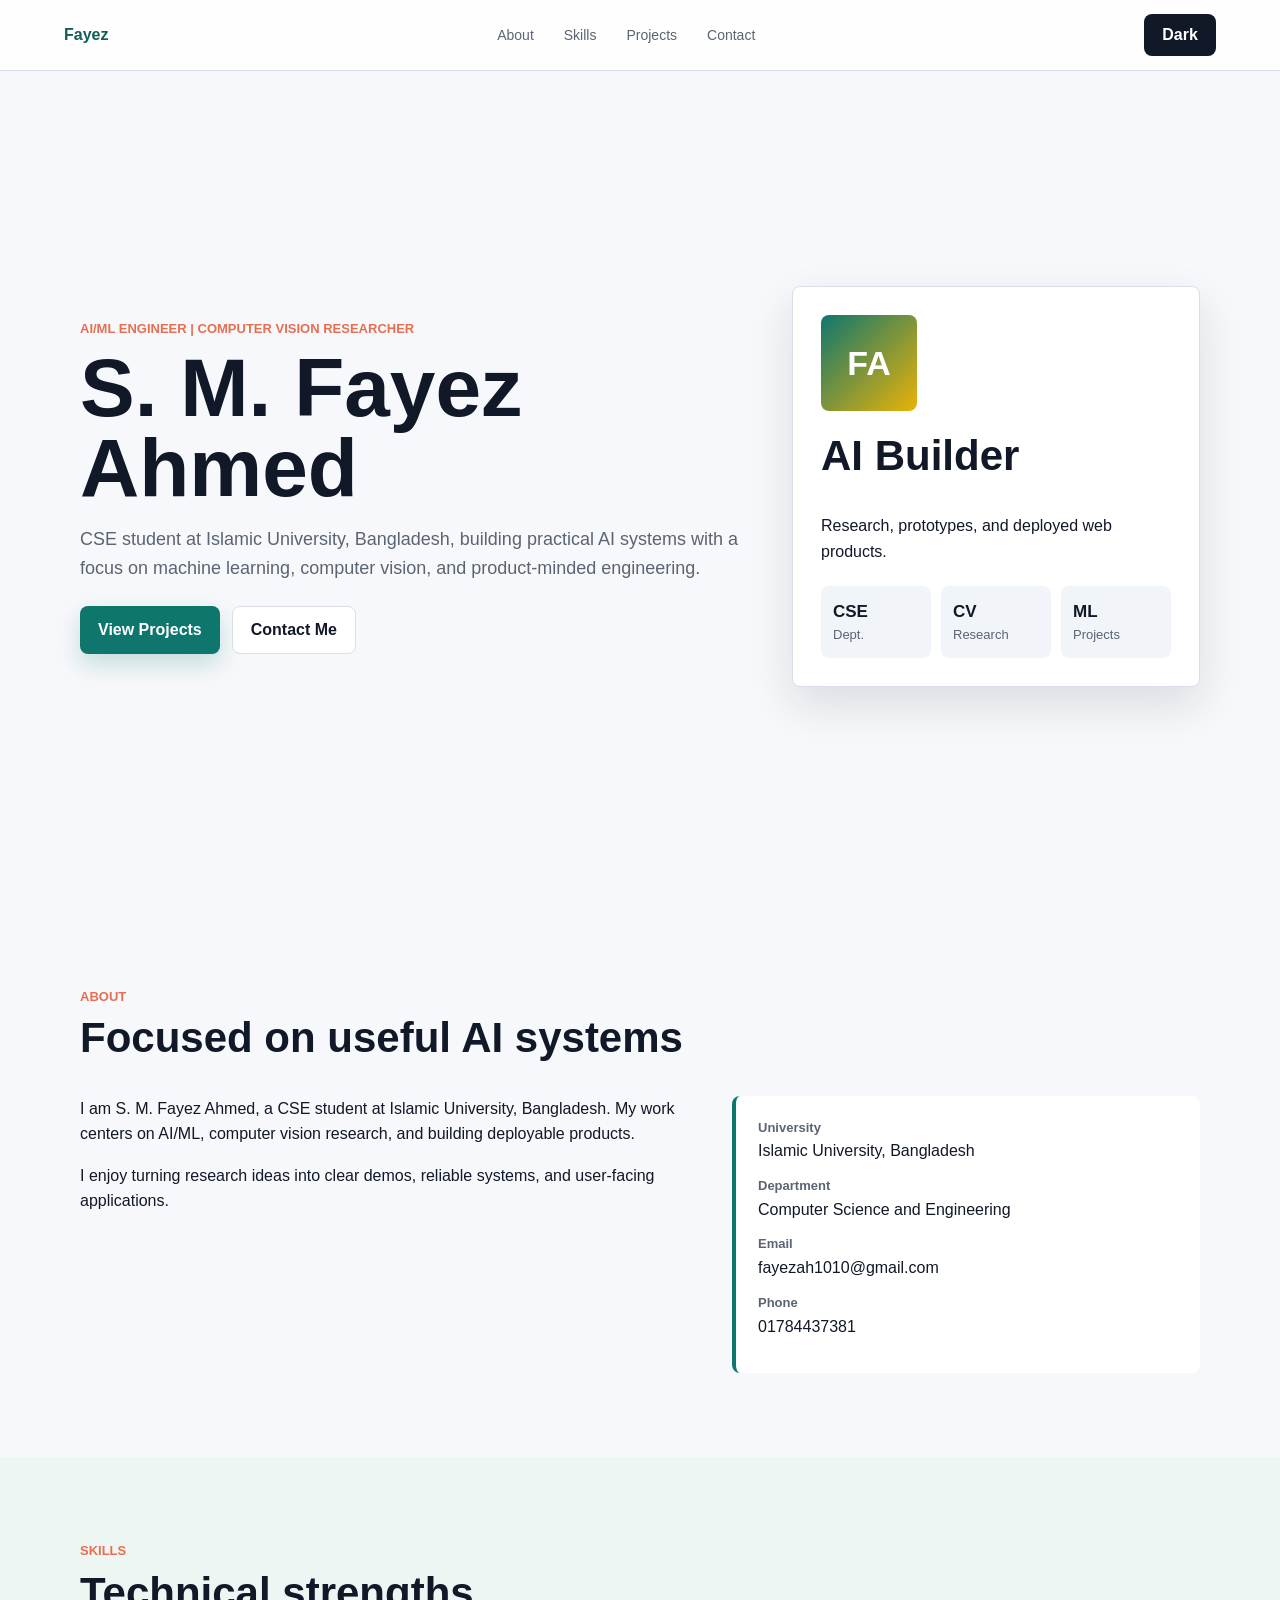
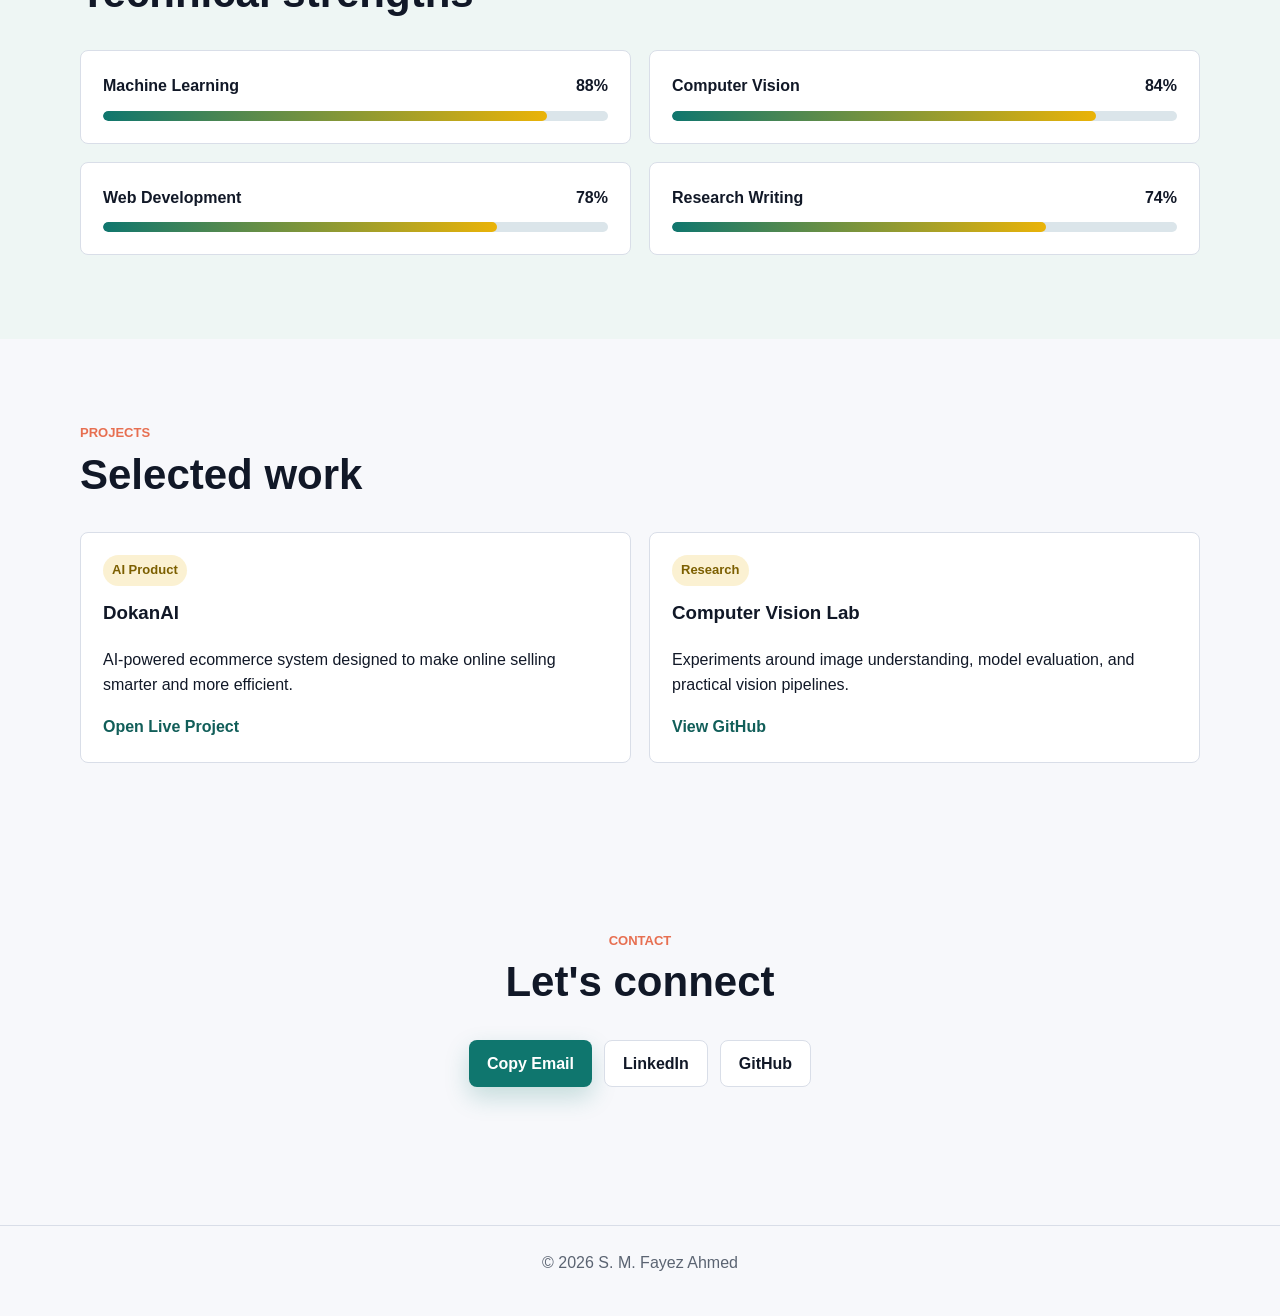
==== f_index.html @ 8e50c3d5 "added new features in portfolio" ====
<!DOCTYPE html>
<html lang="en">
<head>
  <meta charset="UTF-8" />
  <meta name="viewport" content="width=device-width, initial-scale=1.0" />
  <title>S. M. Fayez Ahmed | Portfolio</title>
  <link rel="stylesheet" href="f_style.css" />
</head>
<body>
  <header class="site-header">
    <a class="logo" href="#home">Fayez</a>
    <nav class="nav-links" aria-label="Main navigation">
      <a href="#about">About</a>
      <a href="#skills">Skills</a>
      <a href="#projects">Projects</a>
      <a href="#contact">Contact</a>
    </nav>
    <button id="themeBtn" class="icon-btn" type="button" aria-label="Toggle dark mode">Dark</button>
  </header>

  <main>
    <section id="home" class="hero reveal">
      <div class="hero-copy">
        <p class="eyebrow">AI/ML Engineer | Computer Vision Researcher</p>
        <h1>S. M. Fayez Ahmed</h1>
        <p class="intro">
          CSE student at Islamic University, Bangladesh, building practical AI systems with a focus on machine learning, computer vision, and product-minded engineering.
        </p>
        <div class="hero-actions">
          <a class="btn primary" href="#projects">View Projects</a>
          <a class="btn secondary" href="mailto:fayezah1010@gmail.com">Contact Me</a>
        </div>
      </div>
      <div class="profile-panel" aria-label="Profile summary">
        <div class="avatar">FA</div>
        <h2>AI Builder</h2>
        <p>Research, prototypes, and deployed web products.</p>
        <div class="stats">
          <span><strong>CSE</strong> Dept.</span>
          <span><strong>CV</strong> Research</span>
          <span><strong>ML</strong> Projects</span>
        </div>
      </div>
    </section>

    <section id="about" class="section reveal">
      <div class="section-heading">
        <p class="eyebrow">About</p>
        <h2>Focused on useful AI systems</h2>
      </div>
      <div class="about-grid">
        <div>
          <p>
            I am S. M. Fayez Ahmed, a CSE student at Islamic University, Bangladesh. My work centers on AI/ML, computer vision research, and building deployable products.
          </p>
          <p>
            I enjoy turning research ideas into clear demos, reliable systems, and user-facing applications.
          </p>
        </div>
        <div class="info-list">
          <p><span>University</span> Islamic University, Bangladesh</p>
          <p><span>Department</span> Computer Science and Engineering</p>
          <p><span>Email</span> fayezah1010@gmail.com</p>
          <p><span>Phone</span> 01784437381</p>
        </div>
      </div>
    </section>

    <section id="skills" class="section muted reveal">
      <div class="section-heading">
        <p class="eyebrow">Skills</p>
        <h2>Technical strengths</h2>
      </div>
      <div class="skills-grid">
        <div class="skill" data-level="88">
          <div><span>Machine Learning</span><b>88%</b></div>
          <i></i>
        </div>
        <div class="skill" data-level="84">
          <div><span>Computer Vision</span><b>84%</b></div>
          <i></i>
        </div>
        <div class="skill" data-level="78">
          <div><span>Web Development</span><b>78%</b></div>
          <i></i>
        </div>
        <div class="skill" data-level="74">
          <div><span>Research Writing</span><b>74%</b></div>
          <i></i>
        </div>
      </div>
    </section>

    <section id="projects" class="section reveal">
      <div class="section-heading">
        <p class="eyebrow">Projects</p>
        <h2>Selected work</h2>
      </div>
      <div class="project-grid">
        <article class="project-card">
          <p class="tag">AI Product</p>
          <h3>DokanAI</h3>
          <p>AI-powered ecommerce system designed to make online selling smarter and more efficient.</p>
          <a href="https://dokanai.vercel.app/en" target="_blank" rel="noopener">Open Live Project</a>
        </article>
        <article class="project-card">
          <p class="tag">Research</p>
          <h3>Computer Vision Lab</h3>
          <p>Experiments around image understanding, model evaluation, and practical vision pipelines.</p>
          <a href="https://github.com/Fayez7075" target="_blank" rel="noopener">View GitHub</a>
        </article>
      </div>
    </section>

    <section id="contact" class="section contact reveal">
      <div class="section-heading">
        <p class="eyebrow">Contact</p>
        <h2>Let's connect</h2>
      </div>
      <div class="contact-actions">
        <button id="copyEmail" class="btn primary" type="button">Copy Email</button>
        <a class="btn secondary" href="https://www.linkedin.com/in/s-m-fayez-ahmed/" target="_blank" rel="noopener">LinkedIn</a>
        <a class="btn secondary" href="https://github.com/Fayez7075" target="_blank" rel="noopener">GitHub</a>
      </div>
      <p id="copyStatus" class="copy-status" role="status" aria-live="polite"></p>
    </section>
  </main>

  <footer class="footer">
    <p>&copy; 2026 S. M. Fayez Ahmed</p>
  </footer>

  <script src="f_script.js"></script>
</body>
</html>
---- f_style.css ----
:root {
  color-scheme: light;
  --bg: #f7f8fb;
  --surface: #ffffff;
  --text: #111827;
  --muted: #5b6472;
  --line: #d9dee8;
  --primary: #0f766e;
  --primary-strong: #115e59;
  --accent: #eab308;
  --coral: #e76f51;
  --shadow: 0 18px 45px rgba(16, 24, 40, 0.12);
}

* {
  box-sizing: border-box;
}

html {
  scroll-behavior: smooth;
}

body {
  margin: 0;
  font-family: Arial, Helvetica, sans-serif;
  background: var(--bg);
  color: var(--text);
  line-height: 1.6;
}

a {
  color: inherit;
}

.site-header {
  position: sticky;
  top: 0;
  z-index: 10;
  display: flex;
  align-items: center;
  justify-content: space-between;
  gap: 18px;
  padding: 14px clamp(18px, 5vw, 72px);
  background: rgba(255, 255, 255, 0.86);
  border-bottom: 1px solid var(--line);
  backdrop-filter: blur(16px);
}

.logo {
  font-weight: 800;
  text-decoration: none;
  color: var(--primary-strong);
}

.nav-links {
  display: flex;
  gap: 10px;
  flex-wrap: wrap;
  justify-content: center;
}

.nav-links a {
  padding: 8px 10px;
  border-radius: 8px;
  color: var(--muted);
  font-size: 14px;
  text-decoration: none;
}

.nav-links a.active,
.nav-links a:hover {
  background: rgba(15, 118, 110, 0.1);
  color: var(--primary-strong);
}

.icon-btn,
.btn {
  border: 0;
  border-radius: 8px;
  cursor: pointer;
  font: inherit;
  font-weight: 700;
  text-decoration: none;
}

.icon-btn {
  min-width: 72px;
  padding: 8px 12px;
  background: var(--text);
  color: var(--surface);
}

.hero,
.section {
  width: min(1120px, calc(100% - 36px));
  margin: 0 auto;
}

.hero {
  display: grid;
  grid-template-columns: minmax(0, 1.25fr) minmax(280px, 0.75fr);
  gap: 32px;
  align-items: center;
  min-height: calc(100vh - 68px);
  padding: 60px 0;
}

.eyebrow {
  margin: 0 0 8px;
  color: var(--coral);
  font-size: 13px;
  font-weight: 800;
  letter-spacing: 0;
  text-transform: uppercase;
}

h1,
h2,
h3,
p {
  margin-top: 0;
}

h1 {
  max-width: 780px;
  margin-bottom: 16px;
  font-size: clamp(44px, 8vw, 82px);
  line-height: 0.98;
  letter-spacing: 0;
}

h2 {
  font-size: clamp(28px, 4vw, 42px);
  line-height: 1.08;
  letter-spacing: 0;
}

.intro {
  max-width: 680px;
  color: var(--muted);
  font-size: 18px;
}

.hero-actions,
.contact-actions {
  display: flex;
  flex-wrap: wrap;
  gap: 12px;
  margin-top: 24px;
}

.btn {
  display: inline-flex;
  align-items: center;
  justify-content: center;
  min-height: 44px;
  padding: 10px 18px;
}

.primary {
  background: var(--primary);
  color: #ffffff;
  box-shadow: 0 10px 24px rgba(15, 118, 110, 0.22);
}

.secondary {
  background: var(--surface);
  color: var(--text);
  border: 1px solid var(--line);
}

.profile-panel {
  padding: 28px;
  border: 1px solid var(--line);
  border-radius: 8px;
  background: var(--surface);
  box-shadow: var(--shadow);
}

.avatar {
  display: grid;
  place-items: center;
  width: 96px;
  height: 96px;
  margin-bottom: 22px;
  border-radius: 8px;
  background: linear-gradient(135deg, var(--primary), var(--accent));
  color: #ffffff;
  font-size: 34px;
  font-weight: 900;
}

.stats {
  display: grid;
  grid-template-columns: repeat(3, 1fr);
  gap: 10px;
  margin-top: 22px;
}

.stats span {
  min-height: 72px;
  padding: 12px;
  border-radius: 8px;
  background: #f1f5f9;
  color: var(--muted);
  font-size: 13px;
}

.stats strong {
  display: block;
  color: var(--text);
  font-size: 17px;
}

.section {
  padding: 84px 0;
}

.muted {
  width: 100%;
  max-width: none;
  padding-inline: max(18px, calc((100vw - 1120px) / 2));
  background: #eef6f4;
}

.section-heading {
  max-width: 700px;
  margin-bottom: 28px;
}

.about-grid {
  display: grid;
  grid-template-columns: minmax(0, 1fr) minmax(280px, 0.75fr);
  gap: 28px;
}

.info-list {
  padding: 22px;
  border-left: 4px solid var(--primary);
  border-radius: 8px;
  background: var(--surface);
}

.info-list p {
  margin-bottom: 12px;
}

.info-list span {
  display: block;
  color: var(--muted);
  font-size: 13px;
  font-weight: 700;
}

.skills-grid,
.project-grid {
  display: grid;
  grid-template-columns: repeat(2, minmax(0, 1fr));
  gap: 18px;
}

.skill,
.project-card {
  padding: 22px;
  border: 1px solid var(--line);
  border-radius: 8px;
  background: var(--surface);
}

.skill div {
  display: flex;
  justify-content: space-between;
  gap: 12px;
  margin-bottom: 12px;
  font-weight: 800;
}

.skill i {
  display: block;
  width: 100%;
  height: 10px;
  overflow: hidden;
  border-radius: 999px;
  background: #dbe5ea;
}

.skill i::before {
  display: block;
  width: var(--level, 0%);
  height: 100%;
  border-radius: inherit;
  background: linear-gradient(90deg, var(--primary), var(--accent));
  content: "";
  transition: width 900ms ease;
}

.project-card {
  transition: transform 180ms ease, box-shadow 180ms ease;
}

.project-card:hover {
  transform: translateY(-6px);
  box-shadow: var(--shadow);
}

.tag {
  display: inline-flex;
  margin-bottom: 12px;
  padding: 5px 9px;
  border-radius: 999px;
  background: rgba(234, 179, 8, 0.18);
  color: #7c5f00;
  font-size: 13px;
  font-weight: 800;
}

.project-card a {
  color: var(--primary-strong);
  font-weight: 800;
  text-decoration: none;
}

.contact {
  text-align: center;
}

.contact .section-heading {
  margin-inline: auto;
}

.contact-actions {
  justify-content: center;
}

.copy-status {
  min-height: 24px;
  margin-top: 14px;
  color: var(--primary-strong);
  font-weight: 700;
}

.footer {
  padding: 24px;
  border-top: 1px solid var(--line);
  color: var(--muted);
  text-align: center;
}

.reveal {
  opacity: 0;
  transform: translateY(18px);
  transition: opacity 550ms ease, transform 550ms ease;
}

.reveal.visible {
  opacity: 1;
  transform: translateY(0);
}

body.dark {
  color-scheme: dark;
  --bg: #101418;
  --surface: #171c21;
  --text: #f7fafc;
  --muted: #aab4c0;
  --line: #2d3742;
  --primary: #2dd4bf;
  --primary-strong: #5eead4;
  --accent: #f4c430;
  --coral: #ff8a65;
  --shadow: 0 18px 45px rgba(0, 0, 0, 0.34);
}

body.dark .site-header {
  background: rgba(16, 20, 24, 0.88);
}

body.dark .icon-btn {
  background: var(--primary);
  color: #082f2a;
}

body.dark .stats span,
body.dark .muted {
  background: #14211f;
}

body.dark .tag {
  color: #ffe08a;
}

@media (max-width: 760px) {
  .site-header {
    align-items: flex-start;
    flex-wrap: wrap;
  }

  .nav-links {
    order: 3;
    width: 100%;
    justify-content: flex-start;
  }

  .hero,
  .about-grid,
  .skills-grid,
  .project-grid {
    grid-template-columns: 1fr;
  }

  .hero {
    min-height: auto;
    padding-top: 44px;
  }

  .stats {
    grid-template-columns: 1fr;
  }
}
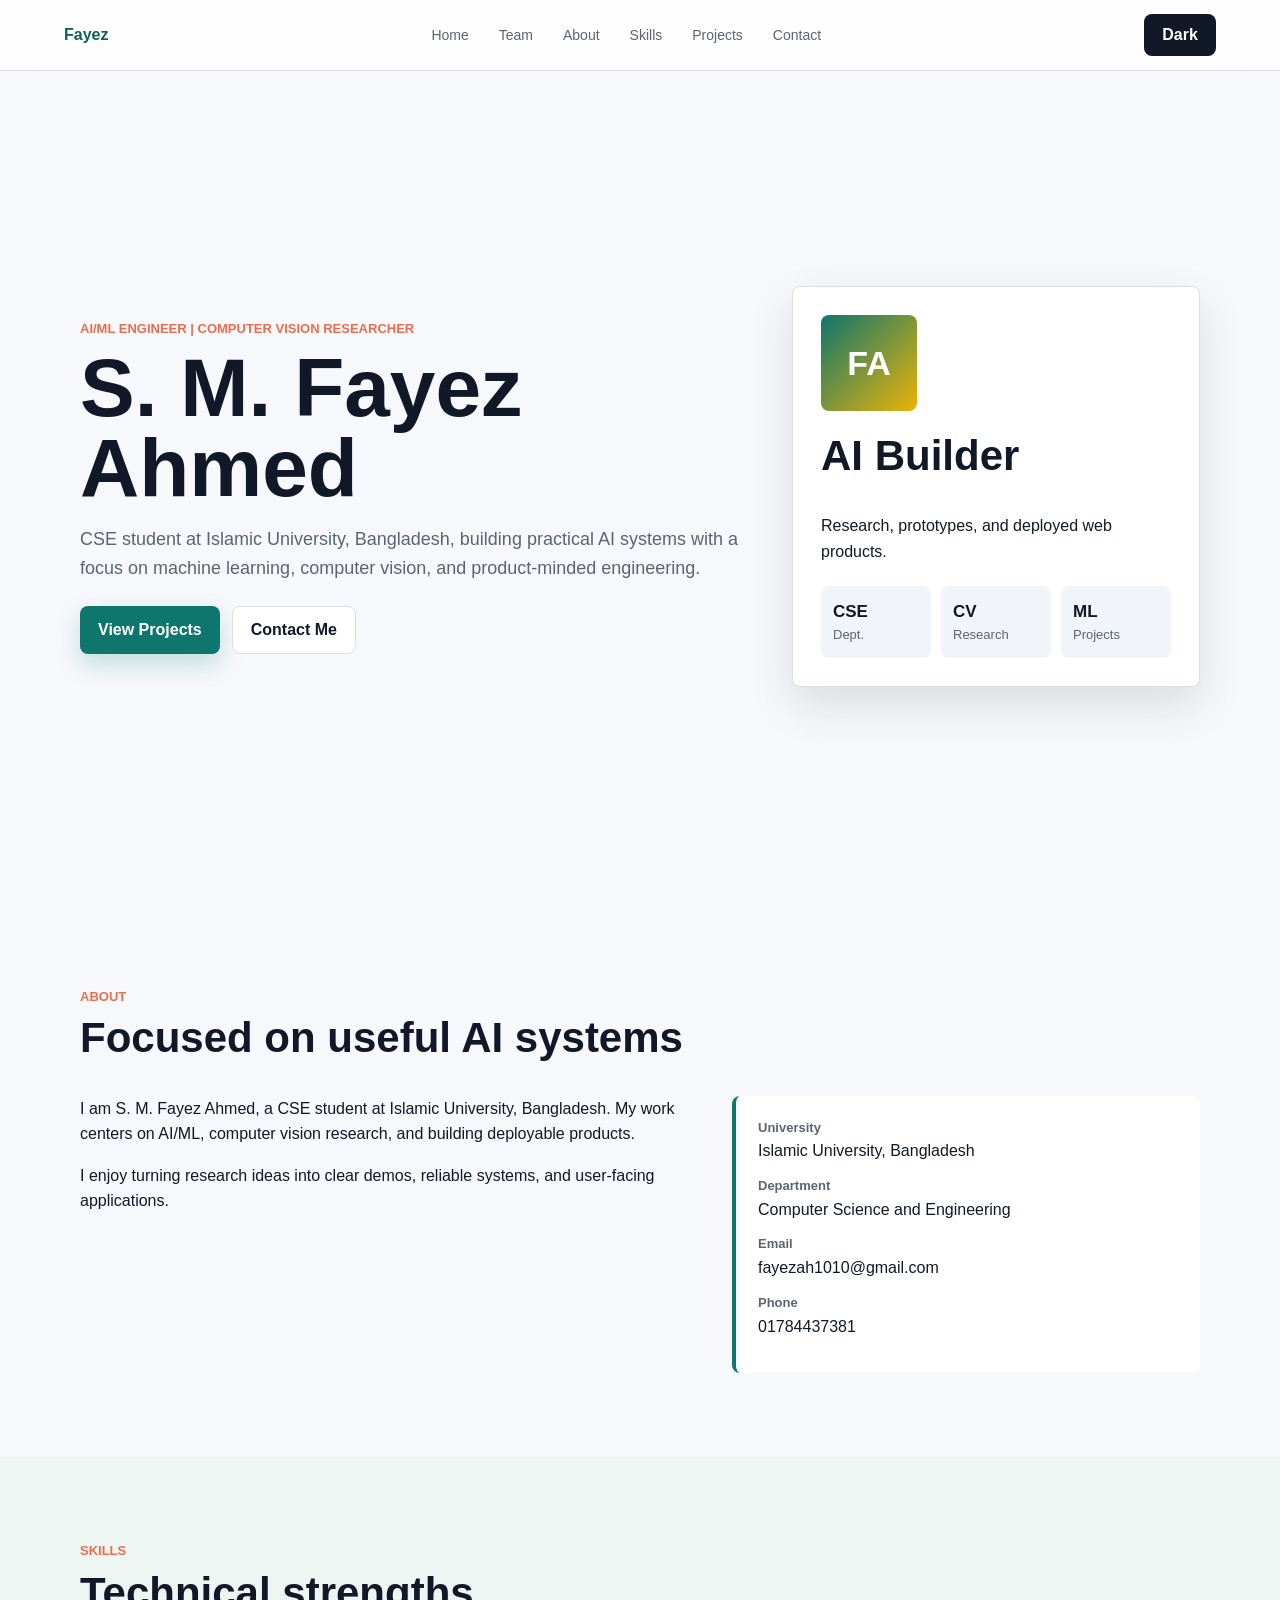
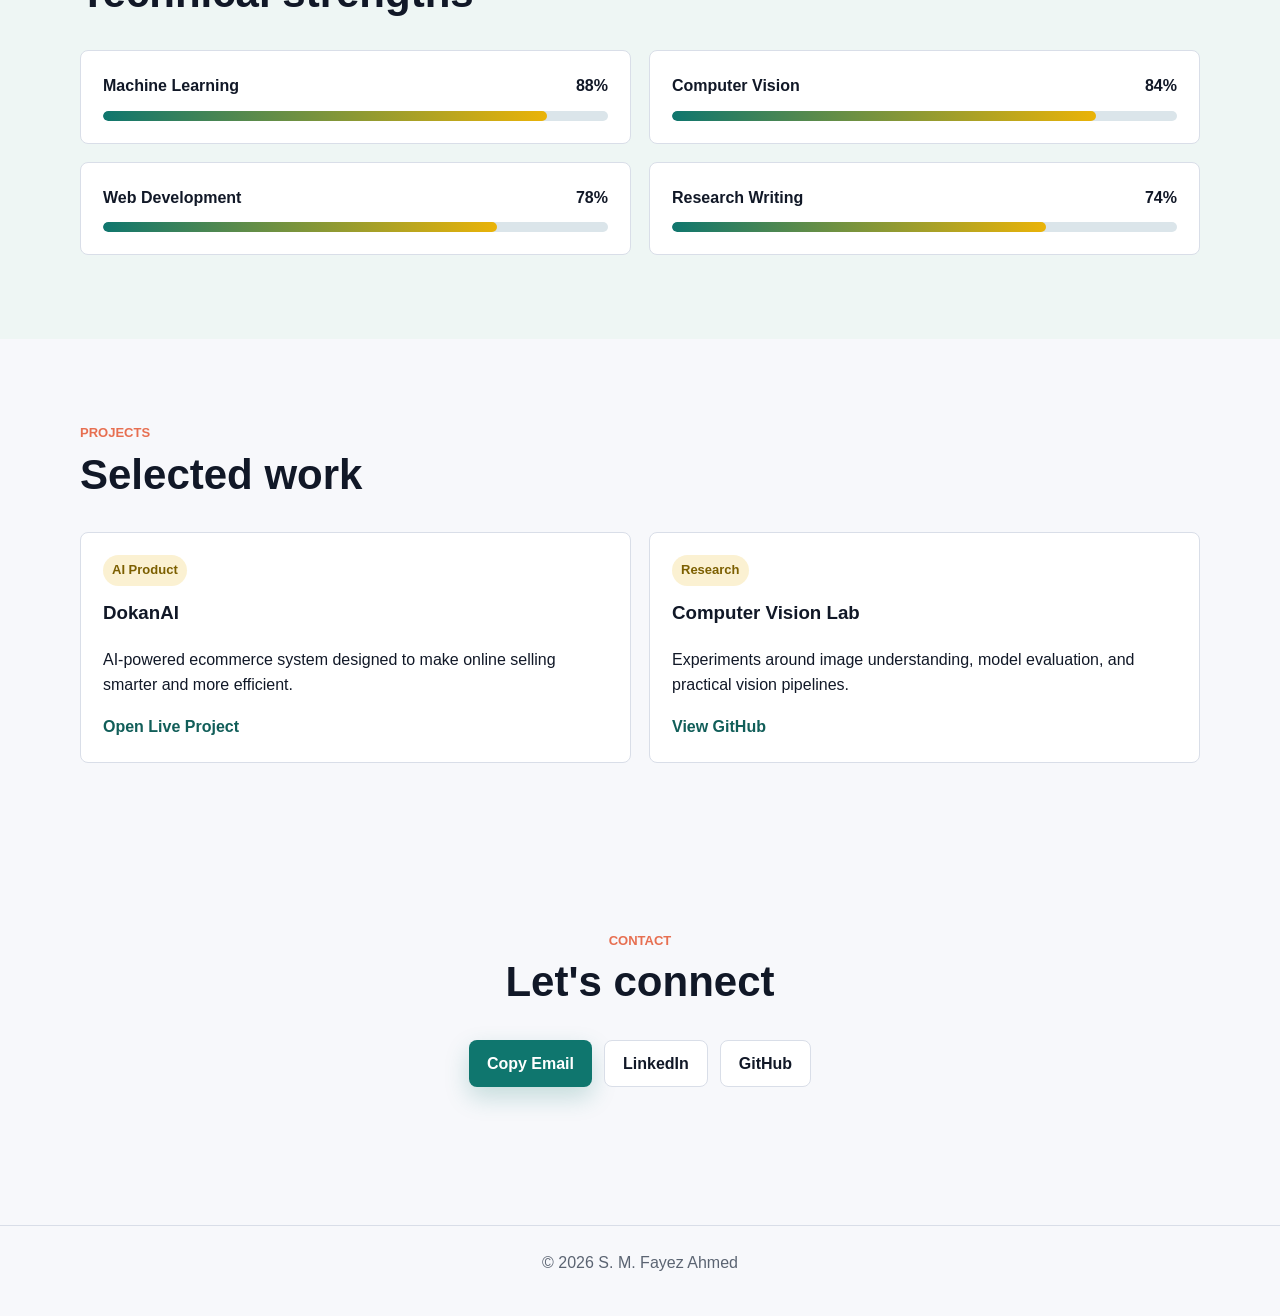
==== commit 244bed8b: "ADDED: Farhan Tasnim profile and team selection feature by Jisan - Added Farhan Tasnim profile page " ====
--- a/f_index.html
+++ b/f_index.html
@@ -10,6 +10,8 @@
   <header class="site-header">
     <a class="logo" href="#home">Fayez</a>
     <nav class="nav-links" aria-label="Main navigation">
+      <a href="index.html">Home</a>
+      <a href="team.html">Team</a>
       <a href="#about">About</a>
       <a href="#skills">Skills</a>
       <a href="#projects">Projects</a>
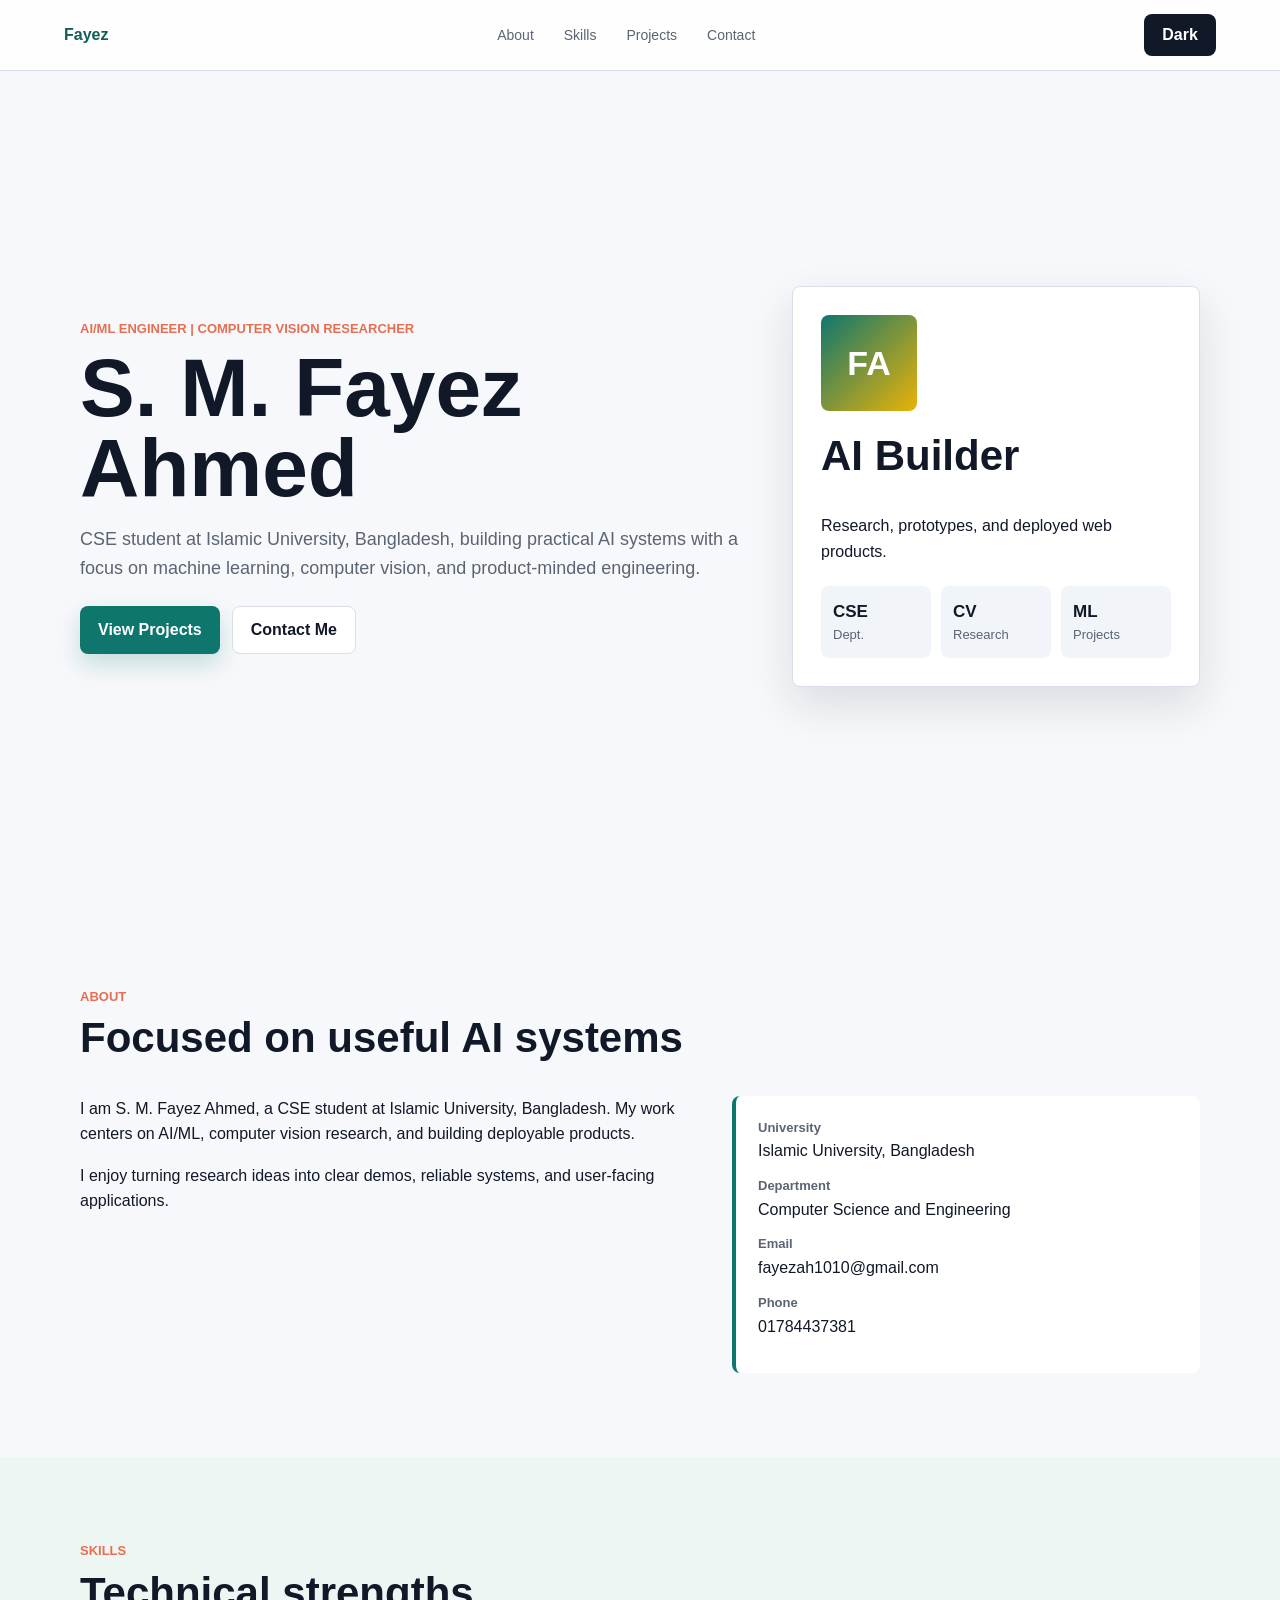
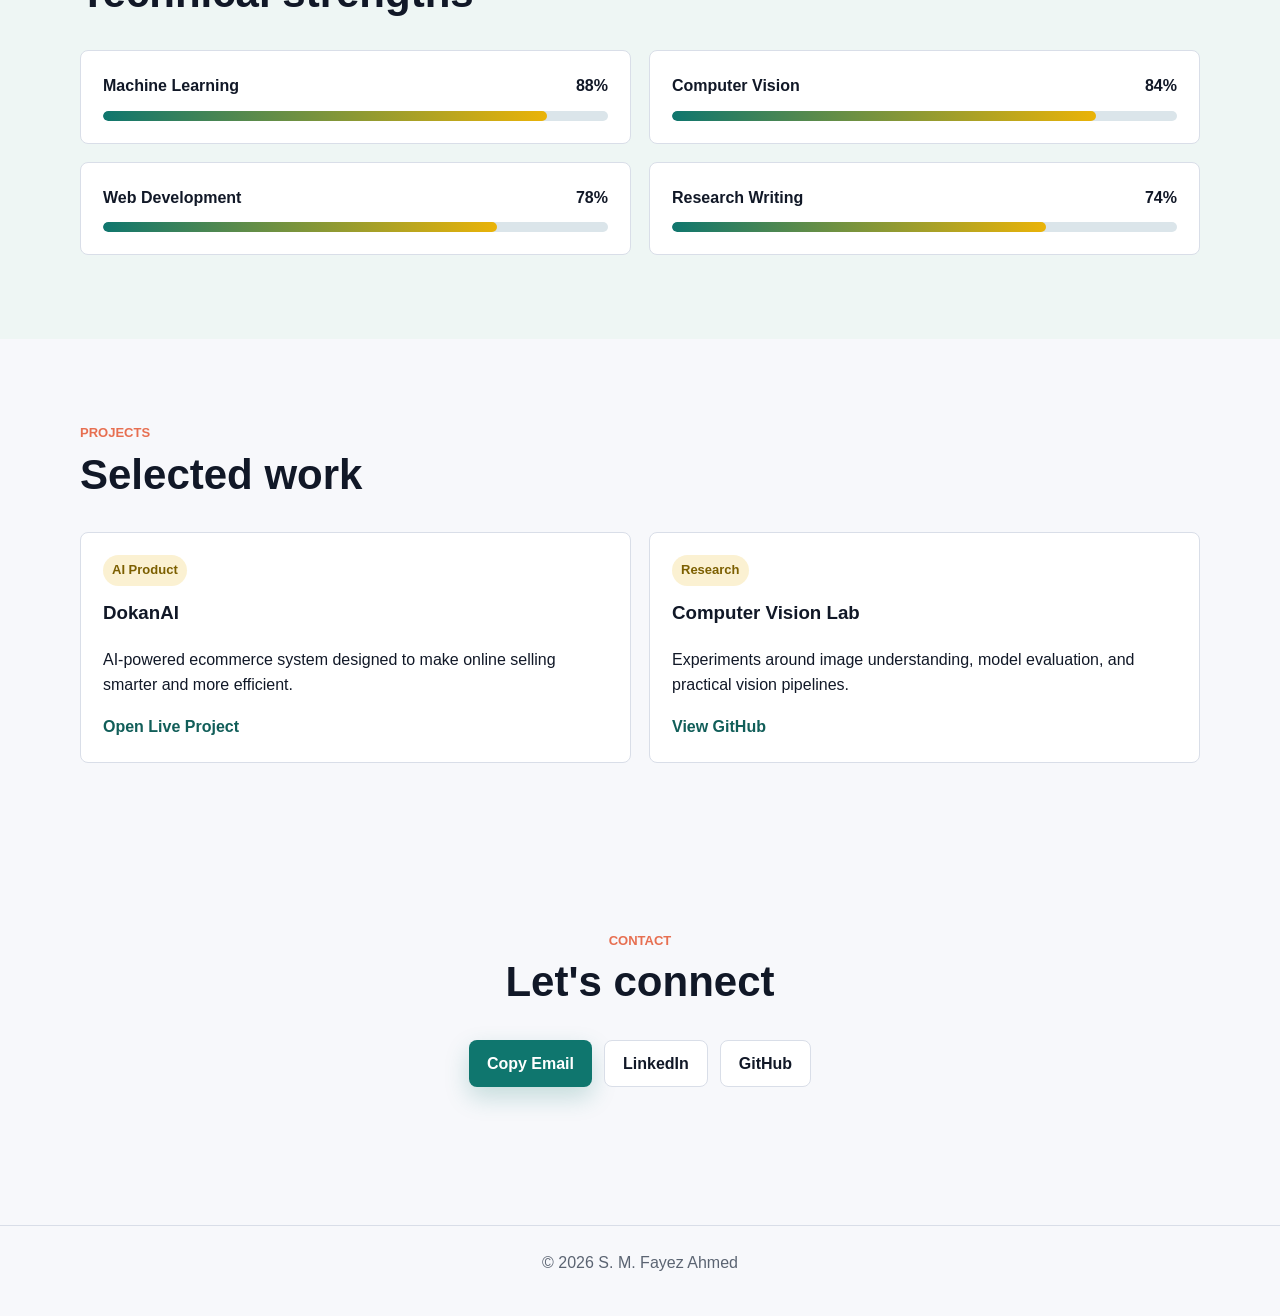
==== commit 9b4f0322: "ADDED: Team page with S. M. Fayez Ahmed and Farhan profiles - Created team.html" ====
--- a/f_index.html
+++ b/f_index.html
@@ -10,8 +10,6 @@
   <header class="site-header">
     <a class="logo" href="#home">Fayez</a>
     <nav class="nav-links" aria-label="Main navigation">
-      <a href="index.html">Home</a>
-      <a href="team.html">Team</a>
       <a href="#about">About</a>
       <a href="#skills">Skills</a>
       <a href="#projects">Projects</a>
